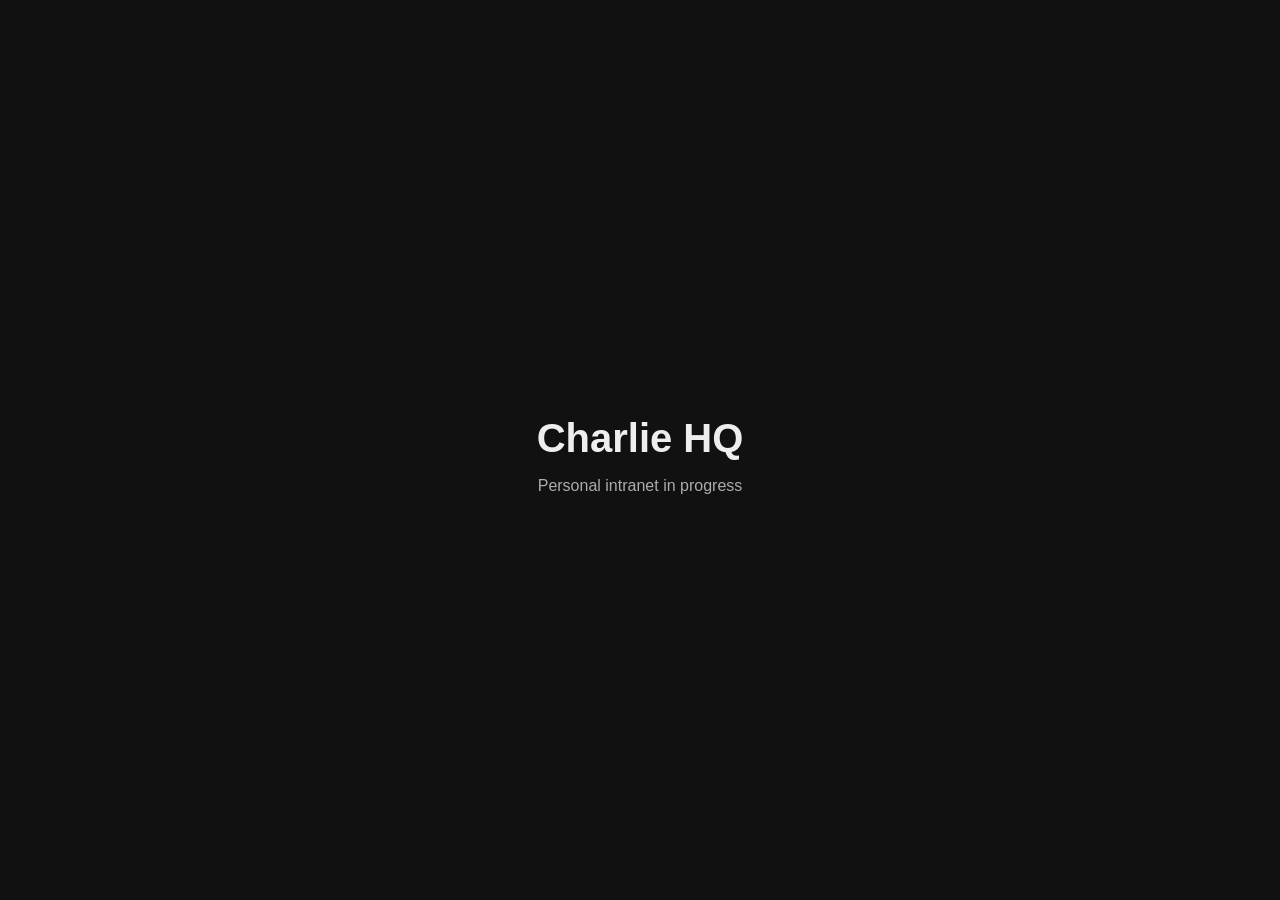
==== index.html @ a31cbf8e "Create index.html Add initial homepage" ====
<!DOCTYPE html>
<html lang="en">
<head>
  <meta charset="UTF-8">
  <title>Charlie HQ</title>
  <style>
    body {
      font-family: Arial, sans-serif;
      background-color: #111;
      color: #eee;
      display: flex;
      justify-content: center;
      align-items: center;
      height: 100vh;
      margin: 0;
    }
    .container {
      text-align: center;
    }
    h1 {
      font-size: 2.5rem;
      margin-bottom: 10px;
    }
    p {
      opacity: 0.7;
    }
  </style>
</head>
<body>
  <div class="container">
    <h1>Charlie HQ</h1>
    <p>Personal intranet in progress</p>
  </div>
</body>
</html>
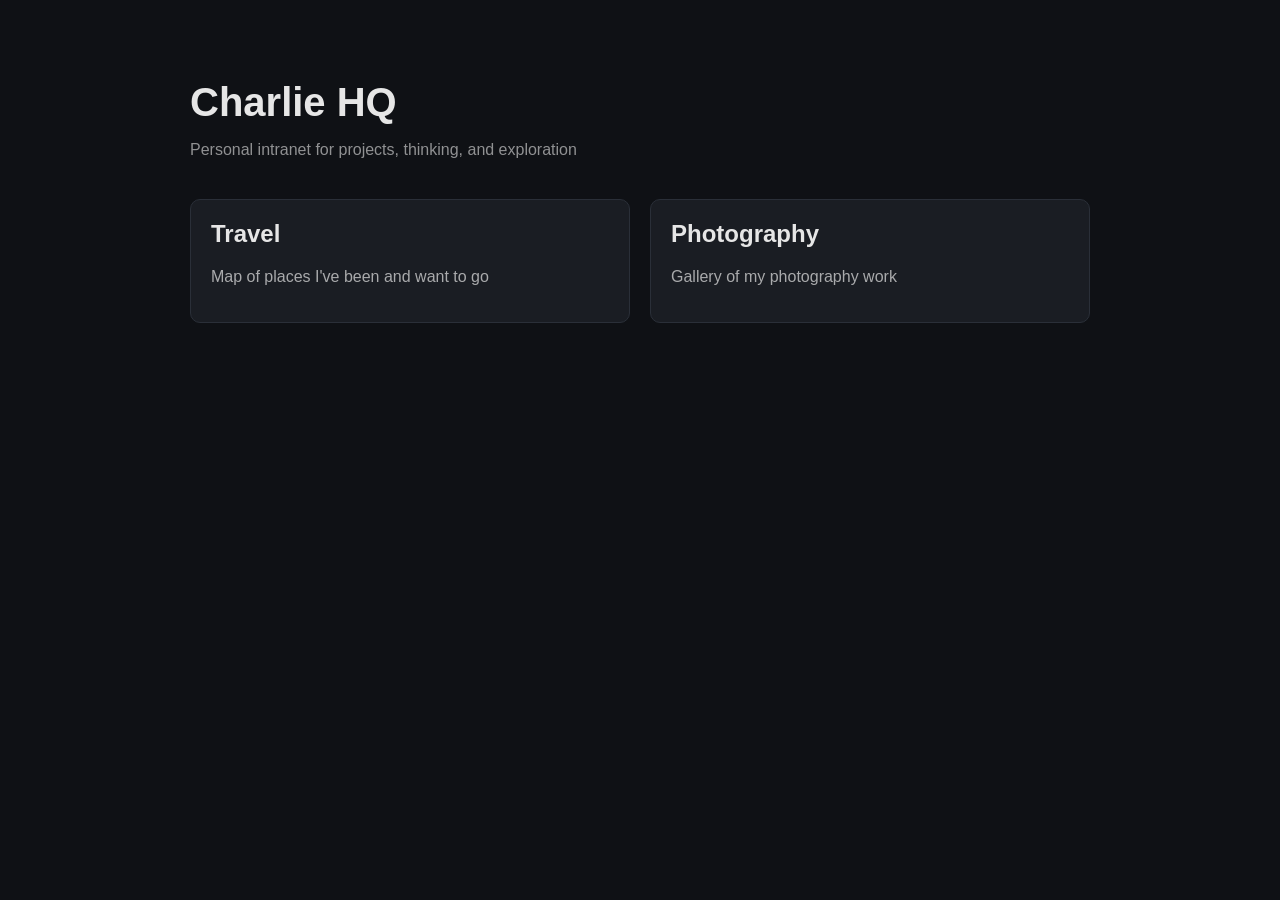
==== commit c48fc3ba: "Update index.html Build initial dashboard" ====
--- a/index.html
+++ b/index.html
@@ -5,31 +5,80 @@
   <title>Charlie HQ</title>
   <style>
     body {
-      font-family: Arial, sans-serif;
-      background-color: #111;
-      color: #eee;
-      display: flex;
-      justify-content: center;
-      align-items: center;
-      height: 100vh;
       margin: 0;
+      font-family: -apple-system, BlinkMacSystemFont, sans-serif;
+      background: #0f1115;
+      color: #e6e6e6;
     }
+
     .container {
-      text-align: center;
+      max-width: 900px;
+      margin: 80px auto;
+      padding: 0 20px;
     }
+
     h1 {
       font-size: 2.5rem;
       margin-bottom: 10px;
     }
-    p {
+
+    p.subtitle {
+      opacity: 0.6;
+      margin-bottom: 40px;
+    }
+
+    .projects {
+      display: grid;
+      grid-template-columns: 1fr 1fr;
+      gap: 20px;
+    }
+
+    .card {
+      background: #1a1d23;
+      padding: 20px;
+      border-radius: 10px;
+      text-decoration: none;
+      color: inherit;
+      transition: 0.2s ease;
+      border: 1px solid #2a2f38;
+    }
+
+    .card:hover {
+      transform: translateY(-4px);
+      border-color: #3a404c;
+    }
+
+    .card h2 {
+      margin-top: 0;
+    }
+
+    .card p {
       opacity: 0.7;
+    }
+
+    @media (max-width: 600px) {
+      .projects {
+        grid-template-columns: 1fr;
+      }
     }
   </style>
 </head>
 <body>
   <div class="container">
     <h1>Charlie HQ</h1>
-    <p>Personal intranet in progress</p>
+    <p class="subtitle">Personal intranet for projects, thinking, and exploration</p>
+
+    <div class="projects">
+      <a class="card" href="travel.html">
+        <h2>Travel</h2>
+        <p>Map of places I've been and want to go</p>
+      </a>
+
+      <a class="card" href="photography.html">
+        <h2>Photography</h2>
+        <p>Gallery of my photography work</p>
+      </a>
+    </div>
   </div>
 </body>
 </html>
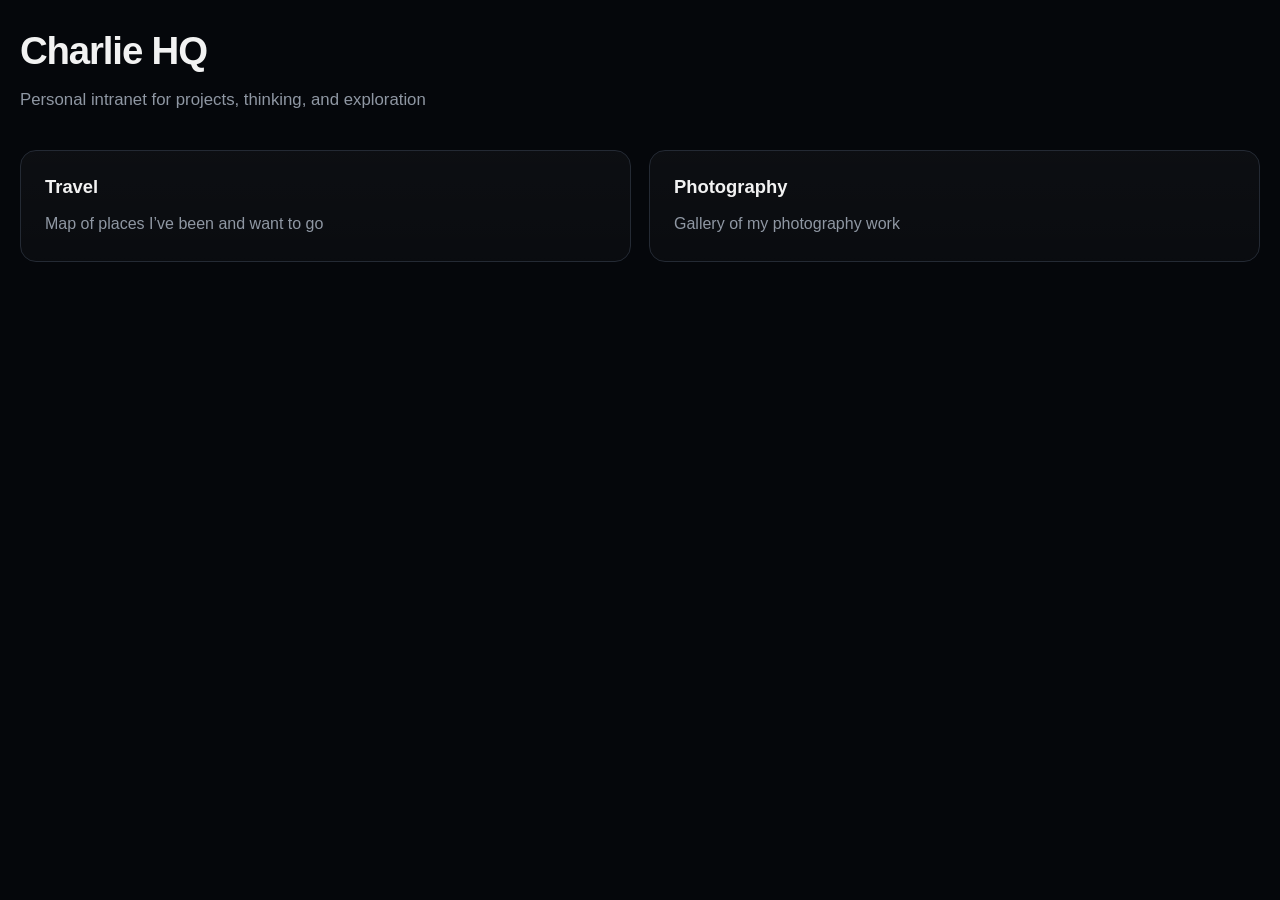
==== commit 8158a0b5: "Update index.html Removing CSS to main" ====
--- a/index.html
+++ b/index.html
@@ -1,84 +1,33 @@
 <!DOCTYPE html>
 <html lang="en">
 <head>
-  <meta charset="UTF-8">
+  <meta charset="UTF-8" />
+  <meta name="viewport" content="width=device-width, initial-scale=1.0" />
   <title>Charlie HQ</title>
-  <style>
-    body {
-      margin: 0;
-      font-family: -apple-system, BlinkMacSystemFont, sans-serif;
-      background: #0f1115;
-      color: #e6e6e6;
-    }
-
-    .container {
-      max-width: 900px;
-      margin: 80px auto;
-      padding: 0 20px;
-    }
-
-    h1 {
-      font-size: 2.5rem;
-      margin-bottom: 10px;
-    }
-
-    p.subtitle {
-      opacity: 0.6;
-      margin-bottom: 40px;
-    }
-
-    .projects {
-      display: grid;
-      grid-template-columns: 1fr 1fr;
-      gap: 20px;
-    }
-
-    .card {
-      background: #1a1d23;
-      padding: 20px;
-      border-radius: 10px;
-      text-decoration: none;
-      color: inherit;
-      transition: 0.2s ease;
-      border: 1px solid #2a2f38;
-    }
-
-    .card:hover {
-      transform: translateY(-4px);
-      border-color: #3a404c;
-    }
-
-    .card h2 {
-      margin-top: 0;
-    }
-
-    .card p {
-      opacity: 0.7;
-    }
-
-    @media (max-width: 600px) {
-      .projects {
-        grid-template-columns: 1fr;
-      }
-    }
-  </style>
+  <link rel="stylesheet" href="styles/main.css" />
 </head>
 <body>
-  <div class="container">
-    <h1>Charlie HQ</h1>
-    <p class="subtitle">Personal intranet for projects, thinking, and exploration</p>
+  <main class="container">
+    <section class="home-intro">
+      <h1>Charlie HQ</h1>
+      <p class="lead">Personal intranet for projects, thinking, and exploration</p>
+    </section>
 
-    <div class="projects">
-      <a class="card" href="travel.html">
-        <h2>Travel</h2>
-        <p>Map of places I've been and want to go</p>
+    <section class="home-grid">
+      <a class="card-link" href="travel.html">
+        <article class="card">
+          <h2 class="home-card-title">Travel</h2>
+          <p class="home-card-text">Map of places I’ve been and want to go</p>
+        </article>
       </a>
 
-      <a class="card" href="photography.html">
-        <h2>Photography</h2>
-        <p>Gallery of my photography work</p>
+      <a class="card-link" href="photography.html">
+        <article class="card">
+          <h2 class="home-card-title">Photography</h2>
+          <p class="home-card-text">Gallery of my photography work</p>
+        </article>
       </a>
-    </div>
-  </div>
+    </section>
+  </main>
 </body>
 </html>
--- a/styles/main.css
+++ b/styles/main.css
@@ -0,0 +1,472 @@
+:root {
+  --bg: #05070b;
+  --panel: #11151b;
+  --panel-alt: #161b23;
+  --border: #242a34;
+  --border-strong: #394252;
+
+  --text: #f2f2f2;
+  --muted: #8f97a3;
+  --muted-soft: #6f7782;
+
+  --accent: #f2f2f2;
+  --shadow: 0 0 0 rgba(0, 0, 0, 0);
+
+  --radius-sm: 10px;
+  --radius-md: 12px;
+  --radius-lg: 16px;
+  --radius-pill: 999px;
+
+  --space-xs: 6px;
+  --space-sm: 10px;
+  --space-md: 16px;
+  --space-lg: 24px;
+  --space-xl: 40px;
+  --space-2xl: 56px;
+
+  --max-width: 1400px;
+
+  --font-system: -apple-system, BlinkMacSystemFont, "Segoe UI", sans-serif;
+}
+
+* {
+  box-sizing: border-box;
+}
+
+html {
+  background: var(--bg);
+}
+
+body {
+  margin: 0;
+  font-family: var(--font-system);
+  background: var(--bg);
+  color: var(--text);
+  -webkit-font-smoothing: antialiased;
+  text-rendering: optimizeLegibility;
+}
+
+img {
+  max-width: 100%;
+}
+
+a {
+  color: inherit;
+}
+
+button,
+input,
+select,
+textarea {
+  font: inherit;
+}
+
+.container {
+  max-width: var(--max-width);
+  margin: 0 auto;
+  padding: 32px 20px 56px;
+}
+
+.page-header,
+.topbar {
+  display: flex;
+  justify-content: space-between;
+  align-items: flex-start;
+  gap: 24px;
+  margin-bottom: 32px;
+  flex-wrap: wrap;
+}
+
+.page-title,
+h1 {
+  margin: 0;
+  font-size: clamp(2rem, 3vw, 2.8rem);
+  line-height: 1;
+  letter-spacing: -0.03em;
+  font-weight: 700;
+}
+
+.page-subtitle,
+.subtitle {
+  margin-top: 8px;
+  color: var(--muted);
+  font-size: 1rem;
+  line-height: 1.5;
+}
+
+.lead {
+  color: var(--muted);
+  font-size: 1.05rem;
+  line-height: 1.6;
+  max-width: 52rem;
+}
+
+.btn,
+.back-link,
+.filter-btn {
+  display: inline-flex;
+  align-items: center;
+  justify-content: center;
+  gap: 8px;
+  text-decoration: none;
+  color: var(--text);
+  border: 1px solid var(--border);
+  padding: 10px 14px;
+  border-radius: var(--radius-pill);
+  background: rgba(255, 255, 255, 0.04);
+  transition: background 0.2s ease, border-color 0.2s ease, transform 0.2s ease;
+  cursor: pointer;
+  white-space: nowrap;
+}
+
+.btn:hover,
+.back-link:hover,
+.filter-btn:hover {
+  border-color: var(--border-strong);
+  background: rgba(255, 255, 255, 0.06);
+  transform: translateY(-1px);
+}
+
+.btn.active,
+.filter-btn.active {
+  background: var(--accent);
+  color: var(--bg);
+  border-color: var(--accent);
+}
+
+.filters {
+  display: flex;
+  gap: 10px;
+  flex-wrap: wrap;
+  margin-bottom: 22px;
+}
+
+.card {
+  background: linear-gradient(180deg, rgba(255, 255, 255, 0.03), rgba(255, 255, 255, 0.02));
+  border: 1px solid var(--border);
+  border-radius: var(--radius-lg);
+  padding: var(--space-lg);
+}
+
+.card-link {
+  display: block;
+  text-decoration: none;
+  transition: border-color 0.2s ease, transform 0.2s ease, background 0.2s ease;
+}
+
+.card-link:hover {
+  transform: translateY(-2px);
+}
+
+.card-link:hover .card {
+  border-color: var(--border-strong);
+  background: linear-gradient(180deg, rgba(255, 255, 255, 0.045), rgba(255, 255, 255, 0.025));
+}
+
+.grid {
+  display: grid;
+  gap: var(--space-md);
+}
+
+.grid-2 {
+  grid-template-columns: repeat(2, minmax(0, 1fr));
+}
+
+.grid-3 {
+  grid-template-columns: repeat(3, minmax(0, 1fr));
+}
+
+.stack > * + * {
+  margin-top: var(--space-md);
+}
+
+.section {
+  margin-top: var(--space-xl);
+}
+
+.section-title {
+  margin: 0 0 14px;
+  font-size: 1.1rem;
+  color: var(--text);
+}
+
+.meta {
+  color: var(--muted);
+  font-size: 0.95rem;
+  line-height: 1.5;
+}
+
+.muted {
+  color: var(--muted);
+}
+
+.small {
+  font-size: 0.9rem;
+}
+
+.error-message {
+  background: #2a1616;
+  border: 1px solid #5a2a2a;
+  color: #f5c2c2;
+  padding: 14px 16px;
+  border-radius: var(--radius-md);
+  margin-bottom: 18px;
+}
+
+.empty-state {
+  color: var(--muted);
+  padding: 18px 0;
+  font-size: 0.95rem;
+}
+
+/* Index page */
+
+.home-intro {
+  margin-bottom: 36px;
+}
+
+.home-grid {
+  display: grid;
+  grid-template-columns: repeat(2, minmax(0, 1fr));
+  gap: 18px;
+}
+
+.home-card-title {
+  margin: 0 0 12px;
+  font-size: 1.15rem;
+  line-height: 1.3;
+}
+
+.home-card-text {
+  margin: 0;
+  color: var(--muted);
+  line-height: 1.6;
+}
+
+/* Travel page */
+
+.travel-legend {
+  display: flex;
+  flex-wrap: wrap;
+  gap: 18px;
+  margin-bottom: 20px;
+  color: var(--muted);
+}
+
+.travel-legend-item {
+  display: inline-flex;
+  align-items: center;
+  gap: 8px;
+}
+
+.travel-dot {
+  width: 12px;
+  height: 12px;
+  border-radius: 50%;
+  display: inline-block;
+}
+
+.travel-dot.been {
+  background: #57c271;
+}
+
+.travel-dot.want {
+  background: #6f9df5;
+}
+
+.travel-stats {
+  display: grid;
+  grid-template-columns: repeat(3, minmax(0, 1fr));
+  gap: 14px;
+  margin-bottom: 20px;
+  max-width: 620px;
+}
+
+.stat-card {
+  background: linear-gradient(180deg, rgba(255, 255, 255, 0.03), rgba(255, 255, 255, 0.02));
+  border: 1px solid var(--border);
+  border-radius: var(--radius-lg);
+  padding: 16px 18px;
+}
+
+.stat-value {
+  display: block;
+  font-size: 2rem;
+  line-height: 1;
+  font-weight: 700;
+  margin-bottom: 8px;
+  color: var(--text);
+}
+
+.stat-label {
+  color: var(--muted);
+  font-size: 0.95rem;
+}
+
+.map-wrap {
+  border-radius: var(--radius-lg);
+  overflow: hidden;
+  border: 1px solid var(--border);
+  background: var(--panel);
+}
+
+#map {
+  width: 100%;
+  height: 620px;
+  background: #c9ddeb;
+}
+
+/* Photography page */
+
+.gallery-meta {
+  margin-bottom: 24px;
+  font-size: 0.95rem;
+  color: var(--muted);
+}
+
+.gallery {
+  column-count: 3;
+  column-gap: 16px;
+}
+
+.photo-card {
+  display: inline-block;
+  width: 100%;
+  margin: 0 0 22px;
+  break-inside: avoid;
+  page-break-inside: avoid;
+}
+
+.photo-frame {
+  margin: 0;
+}
+
+.photo-link {
+  display: block;
+  text-decoration: none;
+  color: inherit;
+}
+
+.photo-image-wrap {
+  background: #0d1015;
+  border-radius: var(--radius-md);
+  overflow: hidden;
+  border: 1px solid rgba(255, 255, 255, 0.04);
+}
+
+.photo-image {
+  display: block;
+  width: 100%;
+  height: auto;
+  filter: grayscale(100%) contrast(108%);
+  transition: transform 0.28s ease, filter 0.28s ease;
+}
+
+.photo-link:hover .photo-image {
+  transform: scale(1.012);
+  filter: grayscale(100%) contrast(116%);
+}
+
+.photo-meta {
+  padding-top: 10px;
+}
+
+.photo-caption {
+  margin: 0;
+  font-size: 0.95rem;
+  line-height: 1.45;
+  color: var(--text);
+  font-weight: 500;
+}
+
+.photo-detail-row {
+  margin-top: 6px;
+  display: flex;
+  flex-wrap: wrap;
+  gap: 10px;
+  font-size: 0.75rem;
+  line-height: 1.4;
+  letter-spacing: 0.08em;
+  text-transform: uppercase;
+  color: var(--muted-soft);
+}
+
+.photo-detail {
+  white-space: nowrap;
+}
+
+/* Utility spacing */
+
+.mb-sm {
+  margin-bottom: var(--space-sm);
+}
+
+.mb-md {
+  margin-bottom: var(--space-md);
+}
+
+.mb-lg {
+  margin-bottom: var(--space-lg);
+}
+
+.mt-lg {
+  margin-top: var(--space-lg);
+}
+
+.mt-xl {
+  margin-top: var(--space-xl);
+}
+
+/* Responsive */
+
+@media (max-width: 1100px) {
+  .gallery {
+    column-count: 2;
+  }
+
+  .travel-stats {
+    max-width: none;
+  }
+}
+
+@media (max-width: 800px) {
+  .home-grid,
+  .travel-stats,
+  .grid-2,
+  .grid-3 {
+    grid-template-columns: 1fr;
+  }
+
+  #map {
+    height: 520px;
+  }
+}
+
+@media (max-width: 640px) {
+  .container {
+    padding: 24px 16px 40px;
+  }
+
+  .page-header,
+  .topbar {
+    margin-bottom: 26px;
+  }
+
+  .gallery {
+    column-count: 1;
+    column-gap: 0;
+  }
+
+  .photo-card {
+    margin-bottom: 26px;
+  }
+
+  .btn,
+  .back-link {
+    width: 100%;
+  }
+
+  #map {
+    height: 440px;
+  }
+}
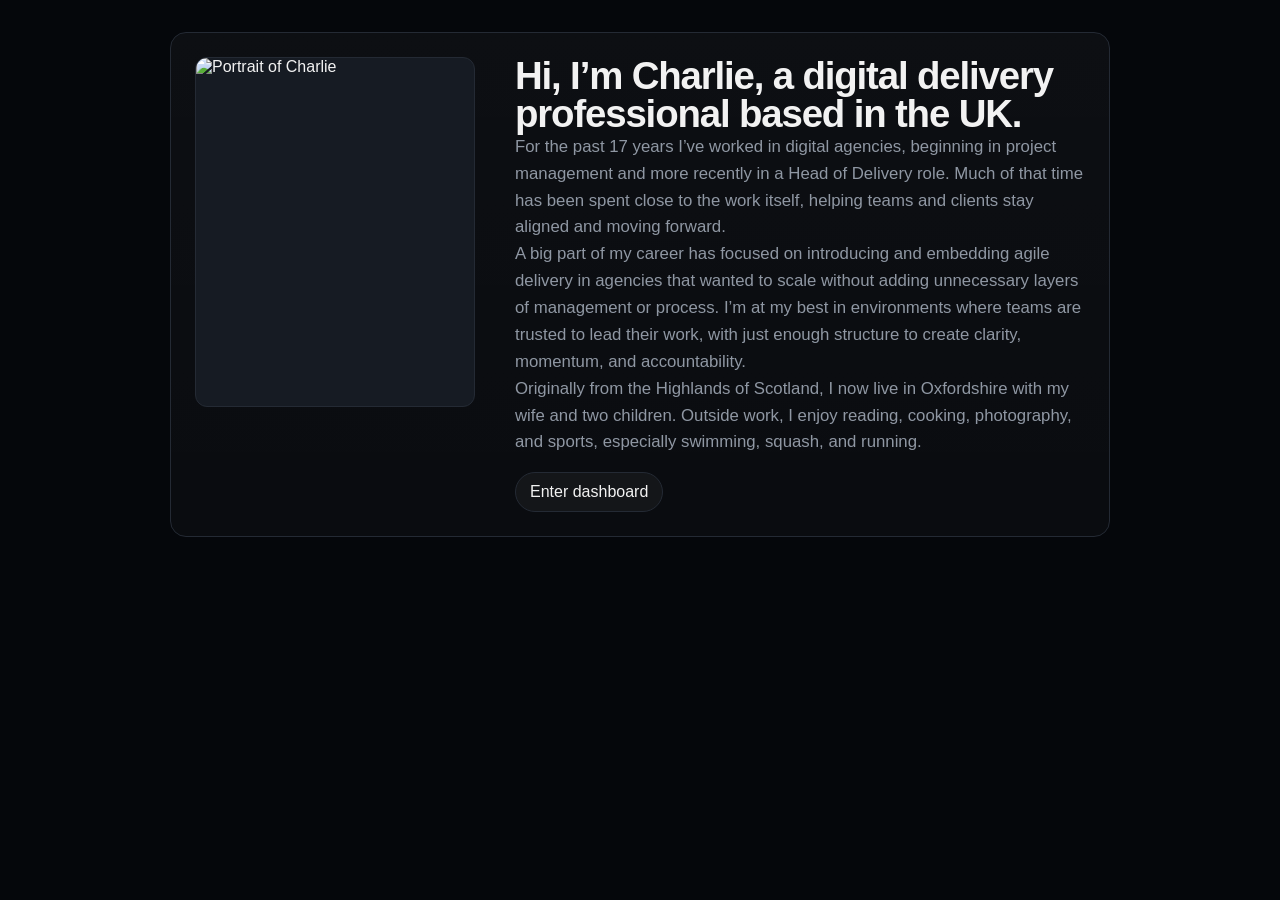
==== commit 4fe826d6: "Split homepage into public bio and move dashboard route" ====
--- a/index.html
+++ b/index.html
@@ -3,30 +3,29 @@
 <head>
   <meta charset="UTF-8" />
   <meta name="viewport" content="width=device-width, initial-scale=1.0" />
-  <title>Charlie HQ</title>
+  <title>Charlie</title>
   <link rel="stylesheet" href="styles/main.css" />
 </head>
 <body>
-  <main class="container">
-    <section class="home-intro">
-      <h1>Charlie HQ</h1>
-      <p class="lead">Personal intranet for projects, thinking, and exploration</p>
-    </section>
+  <main class="container bio-page">
+    <section class="bio-hero card">
+      <div class="bio-portrait-wrap">
+        <img class="bio-portrait" src="assets/charlie.jpg" alt="Portrait of Charlie" />
+      </div>
 
-    <section class="home-grid">
-      <a class="card-link" href="travel.html">
-        <article class="card">
-          <h2 class="home-card-title">Travel</h2>
-          <p class="home-card-text">Map of places I’ve been and want to go</p>
-        </article>
-      </a>
+      <div class="bio-content stack">
+        <h1>Hi, I’m Charlie, a digital delivery professional based in the UK.</h1>
 
-      <a class="card-link" href="photography.html">
-        <article class="card">
-          <h2 class="home-card-title">Photography</h2>
-          <p class="home-card-text">Gallery of my photography work</p>
-        </article>
-      </a>
+        <p class="lead">For the past 17 years I’ve worked in digital agencies, beginning in project management and more recently in a Head of Delivery role. Much of that time has been spent close to the work itself, helping teams and clients stay aligned and moving forward.</p>
+
+        <p class="lead">A big part of my career has focused on introducing and embedding agile delivery in agencies that wanted to scale without adding unnecessary layers of management or process. I’m at my best in environments where teams are trusted to lead their work, with just enough structure to create clarity, momentum, and accountability.</p>
+
+        <p class="lead">Originally from the Highlands of Scotland, I now live in Oxfordshire with my wife and two children. Outside work, I enjoy reading, cooking, photography, and sports, especially swimming, squash, and running.</p>
+
+        <div>
+          <a class="btn" href="dashboard/">Enter dashboard</a>
+        </div>
+      </div>
     </section>
   </main>
 </body>
--- a/styles/main.css
+++ b/styles/main.css
@@ -314,6 +314,24 @@
   width: 100%;
   height: 620px;
   background: #c9ddeb;
+}
+
+#map .leaflet-popup-content-wrapper,
+#map .leaflet-popup-tip {
+  background: var(--panel-alt);
+  color: var(--text);
+}
+
+#map .leaflet-popup-content-wrapper {
+  border: 1px solid var(--border);
+}
+
+#map .leaflet-popup-content {
+  color: var(--text);
+}
+
+#map .leaflet-popup-content p {
+  color: var(--text);
 }
 
 /* Photography page */
@@ -470,3 +488,46 @@
     height: 440px;
   }
 }
+
+/* Public bio homepage */
+
+.bio-page {
+  max-width: 980px;
+}
+
+.bio-hero {
+  display: grid;
+  grid-template-columns: 280px minmax(0, 1fr);
+  gap: var(--space-xl);
+  align-items: start;
+}
+
+.bio-portrait-wrap {
+  border-radius: var(--radius-md);
+  overflow: hidden;
+  border: 1px solid var(--border);
+  background: var(--panel-alt);
+}
+
+.bio-portrait {
+  display: block;
+  width: 100%;
+  height: auto;
+  aspect-ratio: 4 / 5;
+  object-fit: cover;
+}
+
+.bio-content .lead {
+  margin: 0;
+}
+
+@media (max-width: 820px) {
+  .bio-hero {
+    grid-template-columns: 1fr;
+    gap: var(--space-lg);
+  }
+
+  .bio-portrait-wrap {
+    max-width: 360px;
+  }
+}
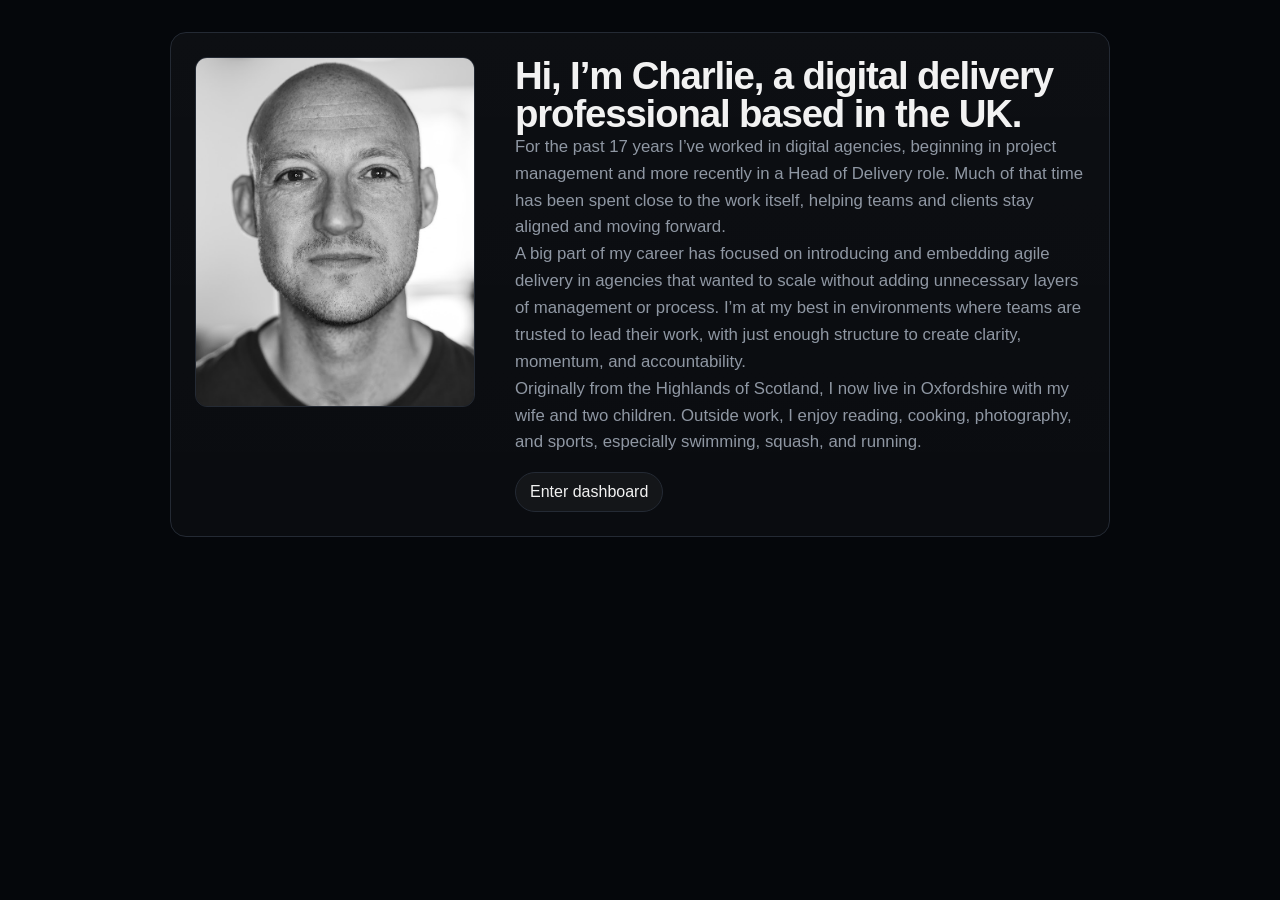
==== commit 2e4dd661: "Update index.html Updating broken image" ====
--- a/index.html
+++ b/index.html
@@ -10,7 +10,7 @@
   <main class="container bio-page">
     <section class="bio-hero card">
       <div class="bio-portrait-wrap">
-        <img class="bio-portrait" src="assets/charlie.jpg" alt="Portrait of Charlie" />
+        <img class="bio-portrait" src="assets/photos/charlie.jpg" alt="Portrait of Charlie" />
       </div>
 
       <div class="bio-content stack">
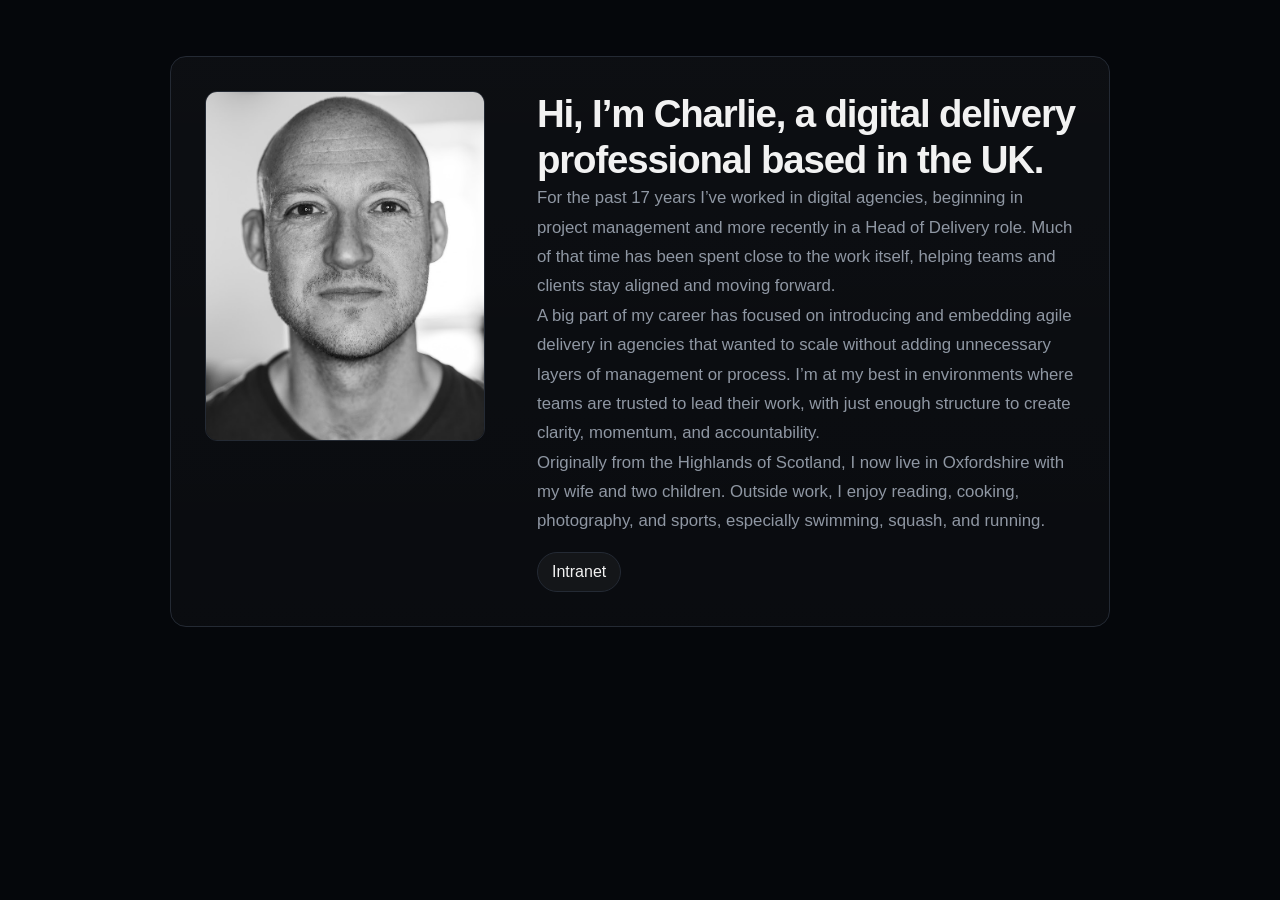
==== commit b5caf0b1: "Tidy bio landing page spacing and readability" ====
--- a/index.html
+++ b/index.html
@@ -23,7 +23,7 @@
         <p class="lead">Originally from the Highlands of Scotland, I now live in Oxfordshire with my wife and two children. Outside work, I enjoy reading, cooking, photography, and sports, especially swimming, squash, and running.</p>
 
         <div>
-          <a class="btn" href="dashboard/">Enter dashboard</a>
+          <a class="btn" href="dashboard/">Intranet</a>
         </div>
       </div>
     </section>
--- a/styles/main.css
+++ b/styles/main.css
@@ -493,13 +493,16 @@
 
 .bio-page {
   max-width: 980px;
+  padding-top: 56px;
+  padding-bottom: 72px;
 }
 
 .bio-hero {
   display: grid;
   grid-template-columns: 280px minmax(0, 1fr);
-  gap: var(--space-xl);
+  gap: 52px;
   align-items: start;
+  padding: 34px;
 }
 
 .bio-portrait-wrap {
@@ -519,12 +522,20 @@
 
 .bio-content .lead {
   margin: 0;
+  max-width: 60ch;
+  line-height: 1.75;
+}
+
+.bio-content h1 {
+  line-height: 1.2;
+  max-width: 26ch;
 }
 
 @media (max-width: 820px) {
   .bio-hero {
     grid-template-columns: 1fr;
-    gap: var(--space-lg);
+    gap: var(--space-xl);
+    padding: 24px;
   }
 
   .bio-portrait-wrap {
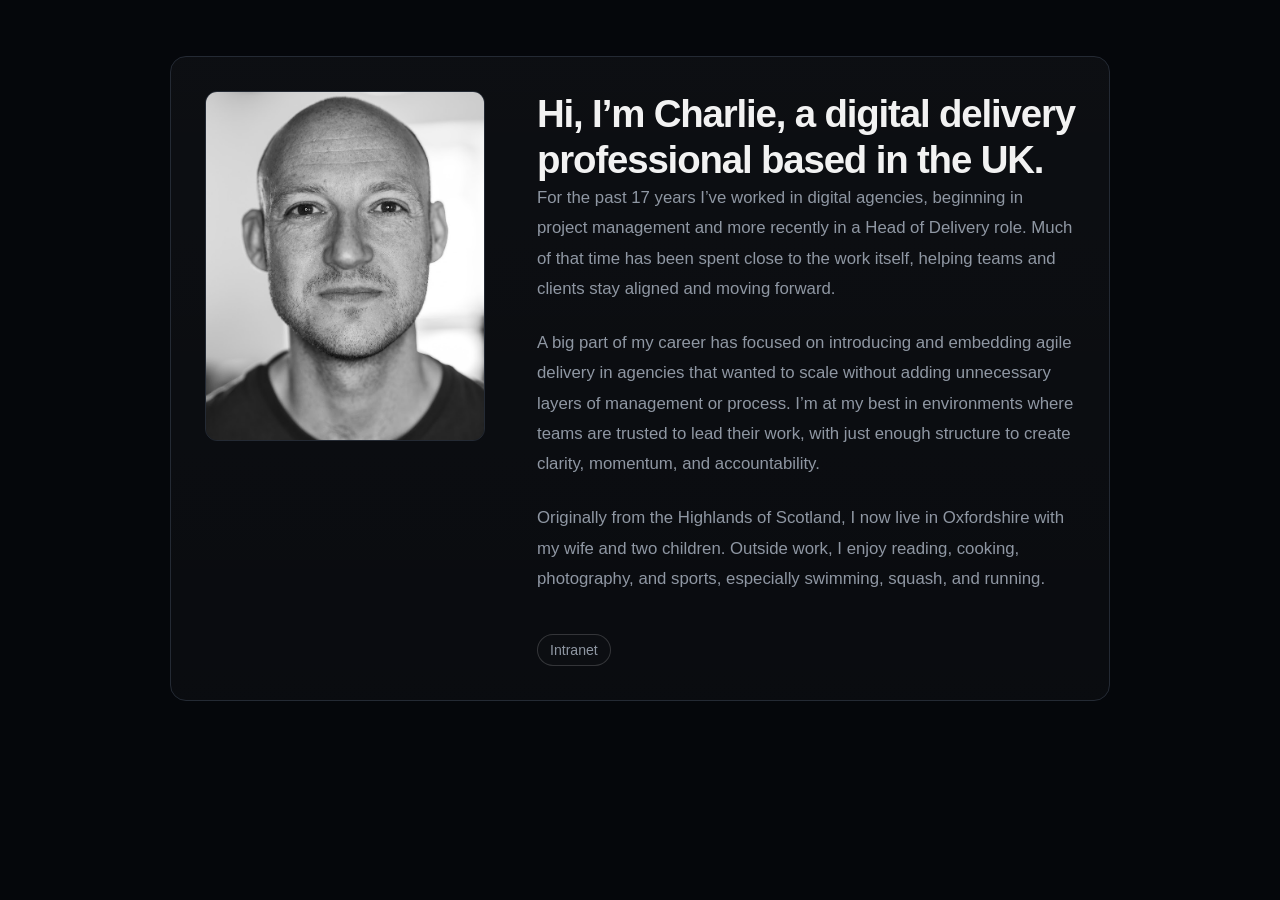
==== commit b6e5aaee: "Refine bio readability and de-emphasize intranet link" ====
--- a/index.html
+++ b/index.html
@@ -22,8 +22,8 @@
 
         <p class="lead">Originally from the Highlands of Scotland, I now live in Oxfordshire with my wife and two children. Outside work, I enjoy reading, cooking, photography, and sports, especially swimming, squash, and running.</p>
 
-        <div>
-          <a class="btn" href="dashboard/">Intranet</a>
+        <div class="bio-utility-wrap">
+          <a class="btn bio-utility-link" href="dashboard/">Intranet</a>
         </div>
       </div>
     </section>
--- a/styles/main.css
+++ b/styles/main.css
@@ -484,6 +484,10 @@
     width: 100%;
   }
 
+  .bio-utility-link {
+    width: auto;
+  }
+
   #map {
     height: 440px;
   }
@@ -523,12 +527,34 @@
 .bio-content .lead {
   margin: 0;
   max-width: 60ch;
-  line-height: 1.75;
+  line-height: 1.8;
+}
+
+.bio-content .lead + .lead {
+  margin-top: var(--space-lg);
 }
 
 .bio-content h1 {
   line-height: 1.2;
   max-width: 26ch;
+}
+
+.bio-utility-wrap {
+  margin-top: var(--space-xl);
+}
+
+.bio-utility-link {
+  padding: 7px 12px;
+  font-size: 0.88rem;
+  color: var(--muted);
+  border-color: rgba(255, 255, 255, 0.16);
+  background: rgba(255, 255, 255, 0.01);
+}
+
+.bio-utility-link:hover {
+  color: var(--text);
+  border-color: rgba(255, 255, 255, 0.24);
+  background: rgba(255, 255, 255, 0.03);
 }
 
 @media (max-width: 820px) {
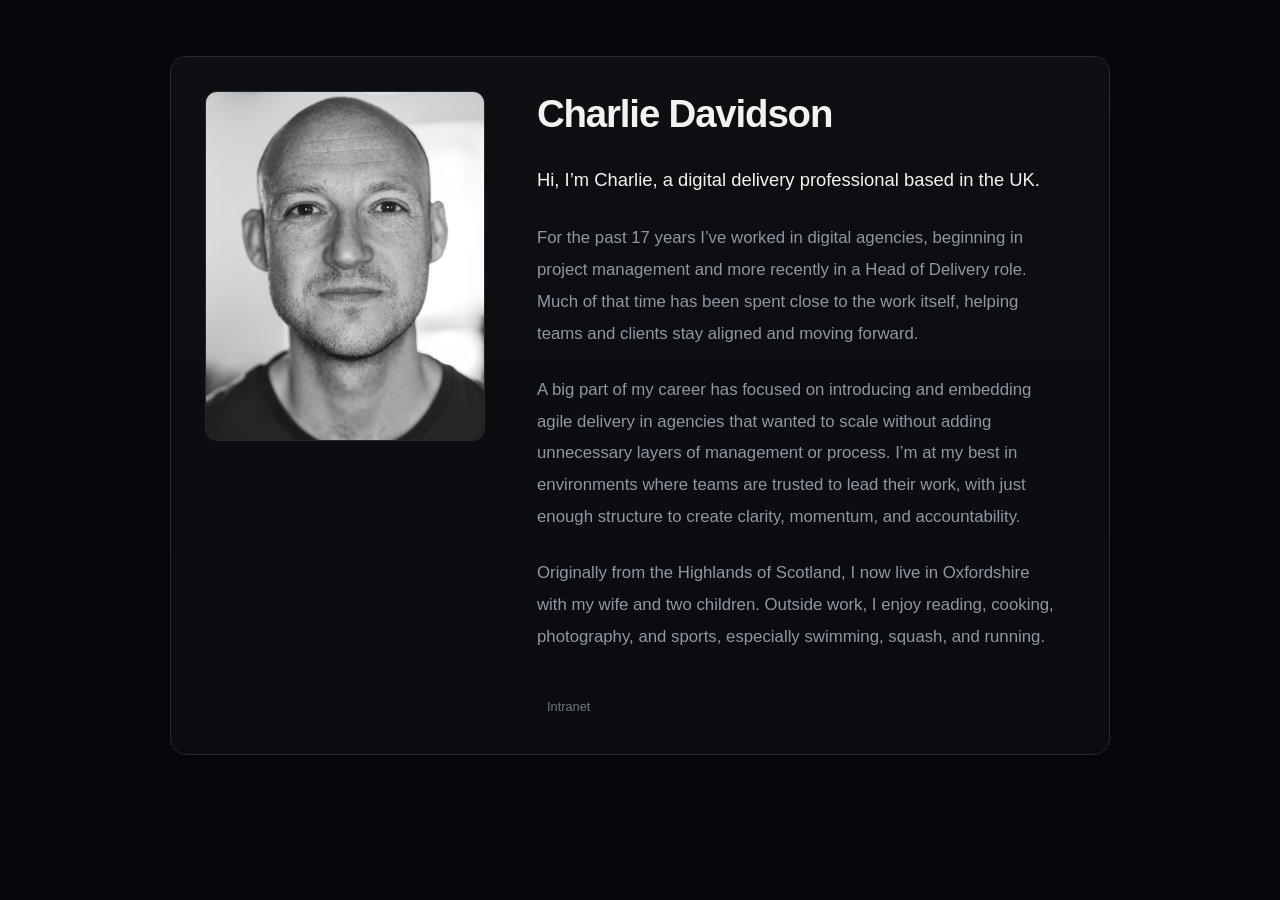
==== commit 0c8ec994: "Refine bio page hierarchy and typography" ====
--- a/index.html
+++ b/index.html
@@ -3,7 +3,7 @@
 <head>
   <meta charset="UTF-8" />
   <meta name="viewport" content="width=device-width, initial-scale=1.0" />
-  <title>Charlie</title>
+  <title>Charlie Davidson</title>
   <link rel="stylesheet" href="styles/main.css" />
 </head>
 <body>
@@ -14,7 +14,9 @@
       </div>
 
       <div class="bio-content stack">
-        <h1>Hi, I’m Charlie, a digital delivery professional based in the UK.</h1>
+        <h1>Charlie Davidson</h1>
+
+        <p class="lead bio-intro">Hi, I’m Charlie, a digital delivery professional based in the UK.</p>
 
         <p class="lead">For the past 17 years I’ve worked in digital agencies, beginning in project management and more recently in a Head of Delivery role. Much of that time has been spent close to the work itself, helping teams and clients stay aligned and moving forward.</p>
 
--- a/styles/main.css
+++ b/styles/main.css
@@ -526,8 +526,8 @@
 
 .bio-content .lead {
   margin: 0;
-  max-width: 60ch;
-  line-height: 1.8;
+  max-width: 56ch;
+  line-height: 1.9;
 }
 
 .bio-content .lead + .lead {
@@ -535,26 +535,36 @@
 }
 
 .bio-content h1 {
+  font-weight: 600;
   line-height: 1.2;
   max-width: 26ch;
 }
 
+.bio-content h1 + .bio-intro {
+  margin-top: calc(var(--space-lg) + 2px);
+}
+
+.bio-content .bio-intro {
+  color: var(--text);
+  font-size: 1.15rem;
+}
+
 .bio-utility-wrap {
   margin-top: var(--space-xl);
 }
 
 .bio-utility-link {
-  padding: 7px 12px;
-  font-size: 0.88rem;
-  color: var(--muted);
-  border-color: rgba(255, 255, 255, 0.16);
-  background: rgba(255, 255, 255, 0.01);
+  padding: 5px 9px;
+  font-size: 0.8rem;
+  color: var(--muted-soft);
+  border-color: transparent;
+  background: transparent;
 }
 
 .bio-utility-link:hover {
-  color: var(--text);
-  border-color: rgba(255, 255, 255, 0.24);
-  background: rgba(255, 255, 255, 0.03);
+  color: var(--muted);
+  border-color: transparent;
+  background: rgba(255, 255, 255, 0.015);
 }
 
 @media (max-width: 820px) {
